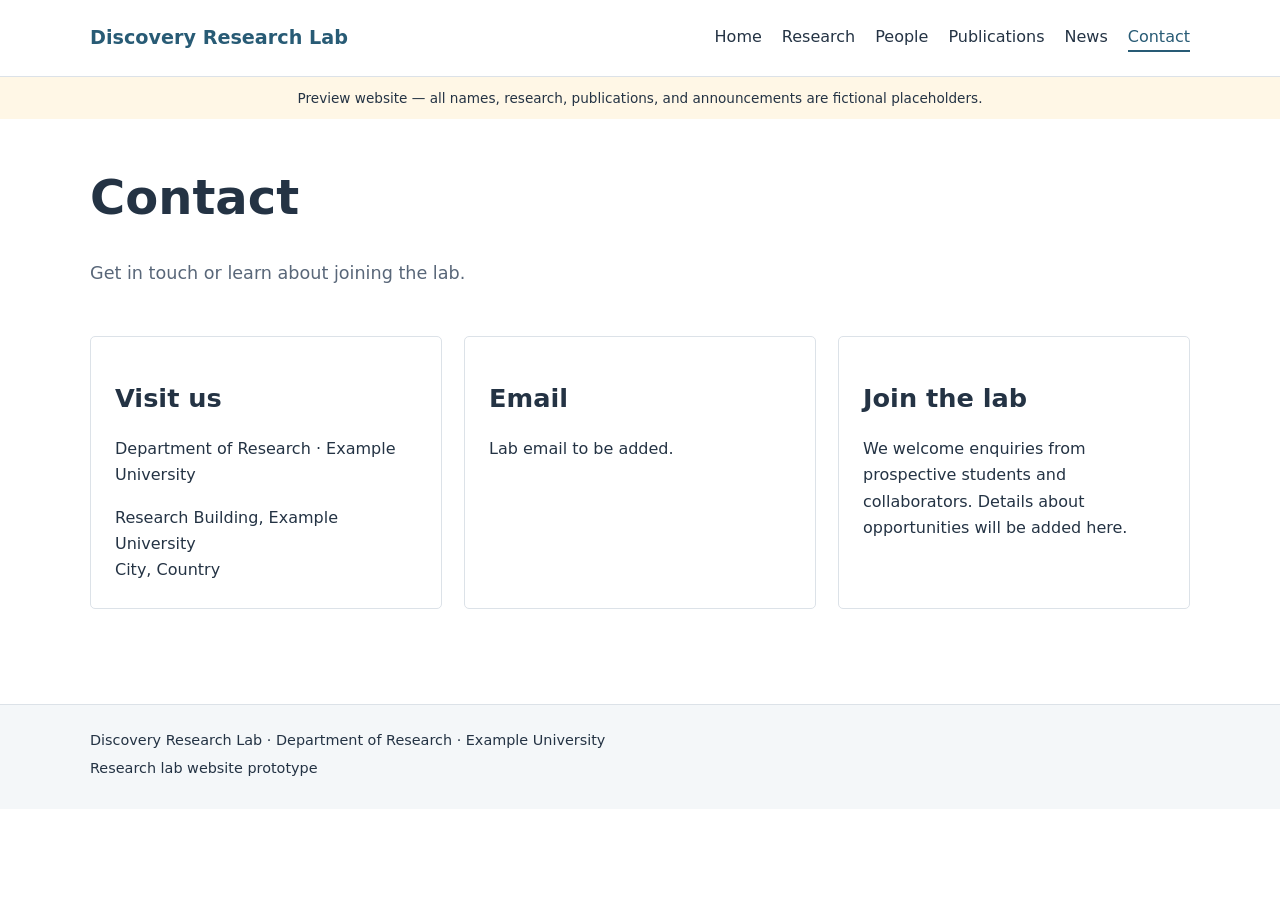
==== contact.html @ 75588d53 "initial skeleton of the website" ====
<!doctype html>
<html lang="en">
<head>
<meta charset="utf-8">
<meta name="viewport" content="width=device-width, initial-scale=1">
<meta name="description" content="Research lab website prototype with sample content.">
<title>Contact | Research Lab</title>
<link rel="stylesheet" href="assets/styles.css">
<script src="assets/site.js" defer></script>
</head>
<body data-page="contact">
<a class="skip-link" href="#main">Skip to content</a>
<header class="site-header"><div class="container header-inner">
<a class="brand" href="index.html" id="lab-name">Research Lab</a>
<button class="menu-toggle" aria-label="Open navigation menu" aria-expanded="false" aria-controls="navigation" hidden><span class="menu-icon" aria-hidden="true"><span></span><span></span><span></span></span></button>
<nav id="navigation" aria-label="Main navigation"><a href="index.html">Home</a><a href="research.html">Research</a><a href="people.html">People</a><a href="publications.html">Publications</a><a href="news.html">News</a><a href="contact.html" aria-current="page">Contact</a></nav>
</div></header>
<div class="preview-banner" id="notice">Preview website — fictional sample content.</div>
<main id="main" class="container" tabindex="-1"><p role="status">Loading lab content…</p><noscript>This website needs JavaScript to display its content. Please enable JavaScript in your browser.</noscript></main>
<footer class="site-footer"><div class="container"><p id="footer-name">Research Lab</p><p>Research lab website prototype</p></div></footer>
</body>
</html>
---- assets/styles.css ----
:root { color-scheme: light; --ink: #243344; --muted: #596779; --line: #dce2e8; --accent: #285b75; --surface: #f4f7f9; }
* { box-sizing: border-box; }
body { margin: 0; color: var(--ink); background: white; font: 16px/1.65 system-ui, sans-serif; }
a { color: var(--accent); text-underline-offset: 3px; }
a:hover { text-decoration: underline; }
:focus-visible { outline: 3px solid #b55c13; outline-offset: 4px; }
.container { width: min(1100px, calc(100% - 40px)); margin-inline: auto; }
.site-header { border-bottom: 1px solid var(--line); }
.header-inner { display: flex; align-items: center; justify-content: space-between; gap: 24px; padding-block: 22px; flex-wrap: wrap; }
.brand { font-size: 1.2rem; font-weight: 700; text-decoration: none; }
nav { display: flex; flex-wrap: wrap; gap: 20px; }
nav a { color: var(--ink); text-decoration: none; }
nav a[aria-current] { color: var(--accent); border-bottom: 2px solid var(--accent); }
.preview-banner { background: #fff7e6; padding: 10px 20px; text-align: center; font-size: .85rem; }
main { padding-block: 48px 72px; min-height: 65vh; }
h1, h2, h3 { line-height: 1.25; }
h1 { font-size: clamp(2rem, 5vw, 3rem); margin-top: 0; }
h2 { font-size: 1.6rem; }
h3 { font-size: 1.15rem; }
p { margin-block: 0 16px; }
.lead { color: var(--muted); font-size: 1.1rem; max-width: 720px; }
.eyebrow { color: var(--accent); font-size: .85rem; font-weight: 600; }
.hero { display: grid; grid-template-columns: 1.4fr 1fr; align-items: center; gap: 40px; }
.placeholder { background: var(--surface); border: 1px dashed #aab8c4; display: grid; place-items: center; color: var(--muted); min-height: 230px; padding: 24px; text-align: center; }
section { margin-top: 48px; }
.grid { display: grid; grid-template-columns: repeat(3, minmax(0, 1fr)); gap: 22px; }
.card { border: 1px solid var(--line); border-radius: 5px; padding: 24px; overflow-wrap: anywhere; }
.card h3 { margin-top: 0; }
.card p:last-child { margin-bottom: 0; }
.section-heading { display: flex; justify-content: space-between; align-items: baseline; gap: 16px; flex-wrap: wrap; }
.list-item { padding-block: 24px; border-bottom: 1px solid var(--line); }
.list-item h3 { margin-block: 6px 12px; }
.meta { color: var(--muted); font-size: .9rem; }
.portrait { width: 100%; aspect-ratio: 4 / 3; object-fit: cover; min-height: 0; margin-bottom: 20px; }
.links { display: flex; gap: 20px; flex-wrap: wrap; }
.button { display: inline-block; padding: 10px 18px; background: var(--accent); color: white; border-radius: 4px; text-decoration: none; }
.address { white-space: pre-line; }
.site-footer { background: var(--surface); border-top: 1px solid var(--line); padding-block: 24px; font-size: .9rem; }
.site-footer p { margin-bottom: 4px; }
.skip-link { position: absolute; left: 12px; top: -100px; background: white; padding: 12px; z-index: 2; }
.skip-link:focus { top: 12px; }
.menu-toggle { display: none; width: 44px; height: 44px; padding: 10px; border: 0; background: transparent; color: var(--ink); cursor: pointer; border-radius: 4px; }
.menu-icon { display: flex; flex-direction: column; justify-content: center; gap: 5px; height: 100%; }
.menu-icon span { display: block; width: 24px; height: 2px; background: currentColor; }
.menu-toggle[aria-expanded="true"] .menu-icon span:first-child { transform: translateY(7px) rotate(45deg); }
.menu-toggle[aria-expanded="true"] .menu-icon span:nth-child(2) { opacity: 0; }
.menu-toggle[aria-expanded="true"] .menu-icon span:last-child { transform: translateY(-7px) rotate(-45deg); }
@media (max-width: 800px) { .grid { grid-template-columns: repeat(2, minmax(0, 1fr)); } .hero { grid-template-columns: 1fr; gap: 24px; } }
@media (max-width: 600px) {
  .container { width: calc(100% - 32px); } .header-inner { gap: 16px; }
  .brand { max-width: 70%; } .menu-toggle:not([hidden]) { display: block; }
  nav { width: 100%; flex-direction: column; gap: 12px; }
  nav[data-collapsed="true"] { display: none; }
  nav a { padding-block: 4px; } .grid { grid-template-columns: 1fr; }
  main { padding-block: 32px 48px; } section { margin-top: 36px; }
}
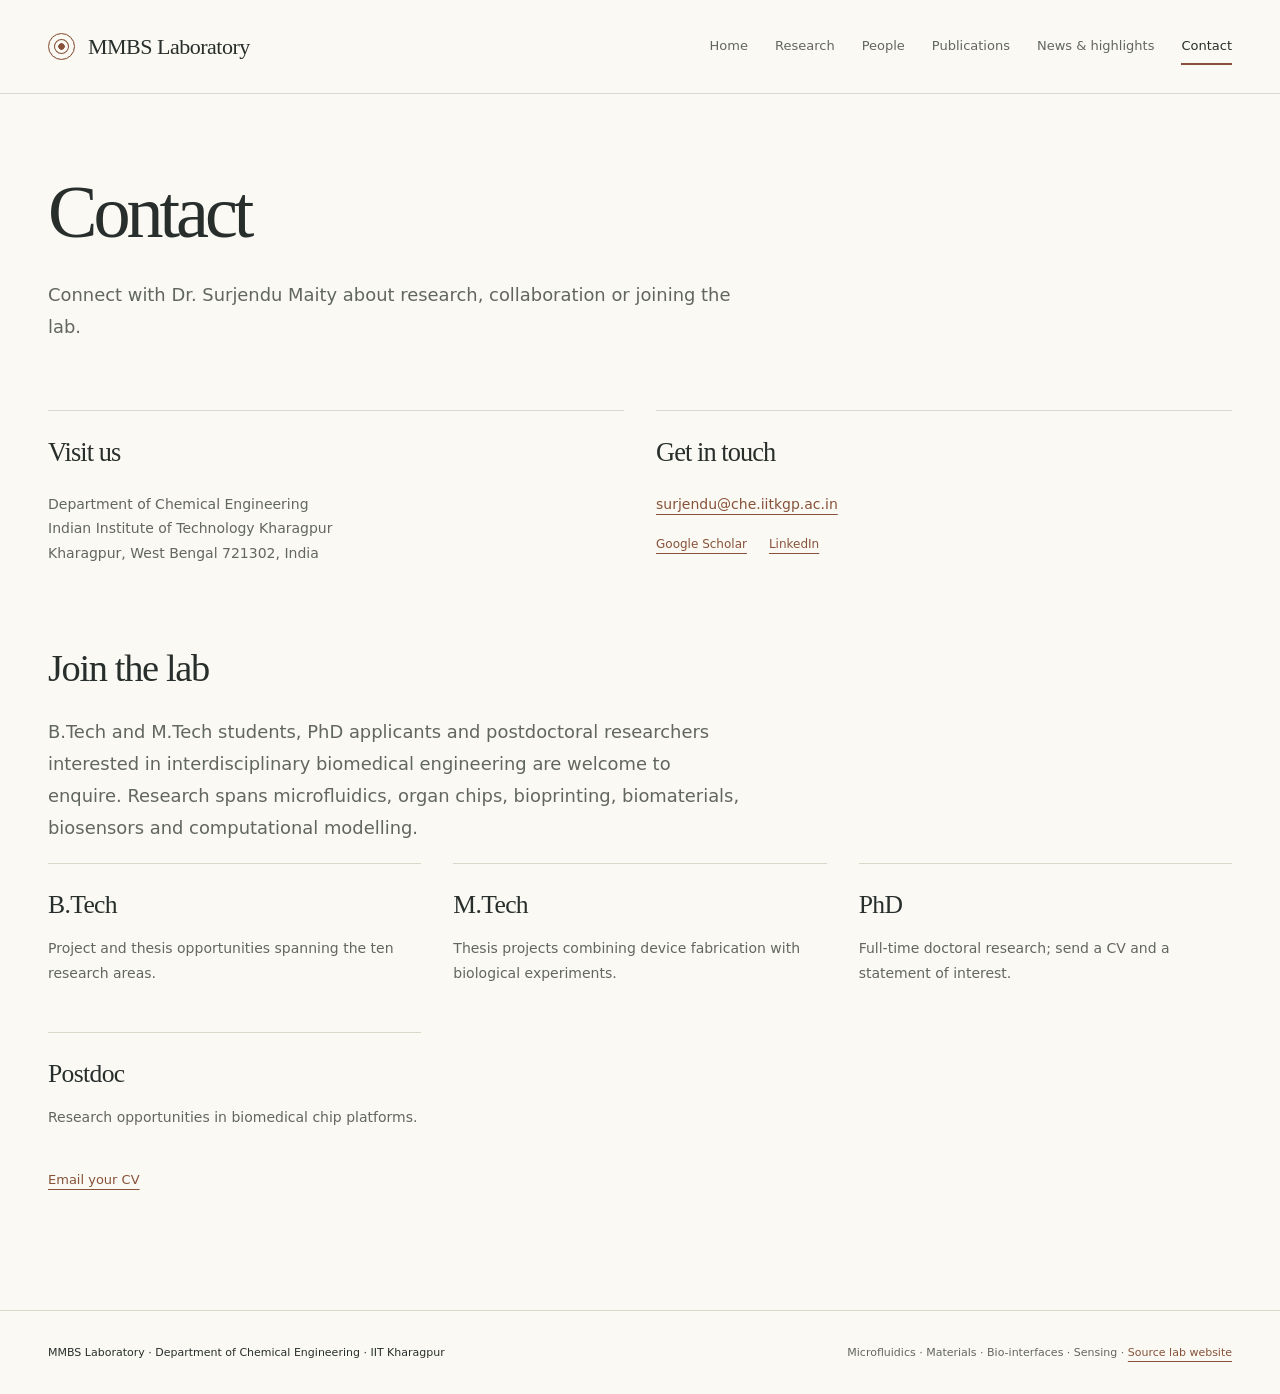
==== commit 6dc2904d: "Import MMBS lab content and update website UI" ====
--- a/contact.html
+++ b/contact.html
@@ -3,20 +3,21 @@
 <head>
 <meta charset="utf-8">
 <meta name="viewport" content="width=device-width, initial-scale=1">
-<meta name="description" content="Research lab website prototype with sample content.">
-<title>Contact | Research Lab</title>
+<meta name="description" content="MMBS Laboratory at IIT Kharagpur: microfluidics, biomaterials, organ chips and biosensing, led by Dr. Surjendu Maity.">
+<title>Contact | MMBS Laboratory</title>
+<link rel="icon" href="assets/images/mmbs-logo.png" type="image/png">
 <link rel="stylesheet" href="assets/styles.css">
 <script src="assets/site.js" defer></script>
 </head>
 <body data-page="contact">
 <a class="skip-link" href="#main">Skip to content</a>
 <header class="site-header"><div class="container header-inner">
-<a class="brand" href="index.html" id="lab-name">Research Lab</a>
+<a class="brand" href="index.html" id="lab-name">MMBS Laboratory</a>
 <button class="menu-toggle" aria-label="Open navigation menu" aria-expanded="false" aria-controls="navigation" hidden><span class="menu-icon" aria-hidden="true"><span></span><span></span><span></span></span></button>
-<nav id="navigation" aria-label="Main navigation"><a href="index.html">Home</a><a href="research.html">Research</a><a href="people.html">People</a><a href="publications.html">Publications</a><a href="news.html">News</a><a href="contact.html" aria-current="page">Contact</a></nav>
+<nav id="navigation" aria-label="Main navigation"><a href="index.html">Home</a><a href="research.html">Research</a><a href="people.html">People</a><a href="publications.html">Publications</a><a href="news.html">News &amp; highlights</a><a href="contact.html" aria-current="page">Contact</a></nav>
 </div></header>
-<div class="preview-banner" id="notice">Preview website — fictional sample content.</div>
+<div class="preview-banner" id="notice" hidden></div>
 <main id="main" class="container" tabindex="-1"><p role="status">Loading lab content…</p><noscript>This website needs JavaScript to display its content. Please enable JavaScript in your browser.</noscript></main>
-<footer class="site-footer"><div class="container"><p id="footer-name">Research Lab</p><p>Research lab website prototype</p></div></footer>
+<footer class="site-footer"><div class="container"><p id="footer-name">MMBS Laboratory</p><p>Department of Chemical Engineering &middot; IIT Kharagpur</p></div></footer>
 </body>
 </html>
--- a/assets/styles.css
+++ b/assets/styles.css
@@ -1,56 +1,108 @@
-:root { color-scheme: light; --ink: #243344; --muted: #596779; --line: #dce2e8; --accent: #285b75; --surface: #f4f7f9; }
+/* Shared editorial identity for all six page shells. */
+:root { color-scheme: light; --ink: #272e2b; --muted: #62675e; --line: #d8d8cb; --accent: #875239; --surface: #efefe6; --paper: #faf9f3; --serif: Georgia, 'Times New Roman', serif; }
 * { box-sizing: border-box; }
-body { margin: 0; color: var(--ink); background: white; font: 16px/1.65 system-ui, sans-serif; }
-a { color: var(--accent); text-underline-offset: 3px; }
-a:hover { text-decoration: underline; }
-:focus-visible { outline: 3px solid #b55c13; outline-offset: 4px; }
-.container { width: min(1100px, calc(100% - 40px)); margin-inline: auto; }
+.hero > *, .grid > * { min-width: 0; }
+h1, h2, h3, .brand { overflow-wrap: anywhere; }
+body { margin: 0; color: var(--ink); background: var(--paper); font: 16px/1.75 'Segoe UI', system-ui, sans-serif; -webkit-font-smoothing: antialiased; }
+a { color: var(--accent); text-underline-offset: 5px; text-decoration-thickness: 1px; }
+a:hover { color: var(--ink); }
+:focus-visible { outline: 2px solid var(--accent); outline-offset: 5px; }
+::selection { background: #dfddc9; color: var(--ink); }
+[hidden] { display: none !important; }
+.container { width: min(1200px, calc(100% - 96px)); margin-inline: auto; }
 .site-header { border-bottom: 1px solid var(--line); }
-.header-inner { display: flex; align-items: center; justify-content: space-between; gap: 24px; padding-block: 22px; flex-wrap: wrap; }
-.brand { font-size: 1.2rem; font-weight: 700; text-decoration: none; }
-nav { display: flex; flex-wrap: wrap; gap: 20px; }
-nav a { color: var(--ink); text-decoration: none; }
-nav a[aria-current] { color: var(--accent); border-bottom: 2px solid var(--accent); }
-.preview-banner { background: #fff7e6; padding: 10px 20px; text-align: center; font-size: .85rem; }
-main { padding-block: 48px 72px; min-height: 65vh; }
-h1, h2, h3 { line-height: 1.25; }
-h1 { font-size: clamp(2rem, 5vw, 3rem); margin-top: 0; }
-h2 { font-size: 1.6rem; }
-h3 { font-size: 1.15rem; }
-p { margin-block: 0 16px; }
-.lead { color: var(--muted); font-size: 1.1rem; max-width: 720px; }
-.eyebrow { color: var(--accent); font-size: .85rem; font-weight: 600; }
-.hero { display: grid; grid-template-columns: 1.4fr 1fr; align-items: center; gap: 40px; }
-.placeholder { background: var(--surface); border: 1px dashed #aab8c4; display: grid; place-items: center; color: var(--muted); min-height: 230px; padding: 24px; text-align: center; }
-section { margin-top: 48px; }
-.grid { display: grid; grid-template-columns: repeat(3, minmax(0, 1fr)); gap: 22px; }
-.card { border: 1px solid var(--line); border-radius: 5px; padding: 24px; overflow-wrap: anywhere; }
-.card h3 { margin-top: 0; }
+.header-inner { display: flex; align-items: center; justify-content: space-between; gap: 32px; padding-block: 28px; flex-wrap: wrap; }
+.brand { display: flex; align-items: center; gap: 13px; max-width: 390px; font: 22px/1.25 var(--serif); letter-spacing: -.5px; color: var(--ink); text-decoration: none; }
+.brand::before { content: ''; flex: 0 0 25px; width: 25px; height: 25px; border: 1px solid var(--accent); border-radius: 50%; background: radial-gradient(circle at center, var(--accent) 0 3px, transparent 3.5px); box-shadow: inset 0 0 0 5px var(--paper), inset 0 0 0 6px var(--accent); }
+nav { display: flex; flex-wrap: wrap; gap: 27px; }
+nav a { position: relative; padding-block: 7px; color: var(--muted); font-size: 13px; text-decoration: none; }
+nav a:hover, nav a[aria-current] { color: var(--ink); }
+nav a[aria-current]::after { content: ''; position: absolute; height: 2px; background: var(--accent); left: 0; right: 0; bottom: 0; }
+.preview-banner { padding: 9px 24px; text-align: center; color: var(--muted); background: var(--surface); font-size: 11px; letter-spacing: .025em; border-bottom: 1px solid var(--line); }
+main { padding-block: 76px 100px; min-height: 70vh; }
+h1, h2, h3 { font-family: var(--serif); font-weight: 400; line-height: 1.15; }
+h1 { font-size: clamp(3rem, 5.8vw, 5.4rem); letter-spacing: -.055em; margin: 0 0 24px; max-width: 850px; }
+h2 { font-size: clamp(1.8rem, 3vw, 2.45rem); letter-spacing: -.035em; margin: 0 0 25px; }
+h3 { font-size: 1.6rem; letter-spacing: -.025em; }
+p { margin-block: 0 18px; }
+.lead { color: var(--muted); font-size: 1.12rem; max-width: 700px; line-height: 1.8; }
+.eyebrow { color: var(--accent); font-size: 10px; letter-spacing: .15em; text-transform: uppercase; font-weight: 600; margin-bottom: 27px; }
+.hero { display: grid; grid-template-columns: 1.2fr 1fr; align-items: center; gap: 70px; padding-block: 12px 32px; }
+.hero h1 { max-width: 650px; }
+.hero .lead { color: var(--accent); font: italic 25px/1.5 var(--serif); }
+.hero > div:first-child > p:not(.eyebrow):not(.lead) { max-width: 540px; color: var(--muted); font-size: 15px; }
+.placeholder { background: var(--surface); display: grid; place-items: center; color: var(--muted); min-height: 230px; padding: 24px; text-align: center; border: 1px solid var(--line); font-size: 12px; }
+.hero .placeholder { position: relative; min-height: 420px; overflow: hidden; padding: 24px; align-items: end; font-size: 10px; letter-spacing: .12em; text-transform: uppercase; background: repeating-linear-gradient(0deg, transparent 0 39px, #d8d8cb55 39px 40px), repeating-linear-gradient(90deg, transparent 0 39px, #d8d8cb55 39px 40px), var(--surface); }
+.hero .placeholder::before, .hero .placeholder::after { content: ''; position: absolute; width: 240px; height: 240px; top: 50%; left: 50%; border: 1px solid #879080; border-radius: 50%; }
+.hero .placeholder::before { transform: translate(-65%, -60%); box-shadow: 0 0 0 22px #efefe680, 0 0 0 23px #a1a58f, 0 0 0 45px #efefe680, 0 0 0 46px #b4b69e; }
+.hero .placeholder::after { transform: translate(-30%, -45%); border-color: var(--accent); background: radial-gradient(circle at 30% 25%, var(--accent) 0 4px, transparent 5px), radial-gradient(circle at 75% 65%, var(--ink) 0 3px, transparent 4px); }
+section { margin-top: 66px; }
+.section-heading { display: flex; justify-content: space-between; align-items: baseline; gap: 16px; flex-wrap: wrap; border-top: 1px solid var(--ink); padding-top: 27px; margin-bottom: 9px; }
+.section-heading > a { font-size: 12px; text-decoration: none; }
+.section-heading > a::after { content: ' ↗'; margin-left: 8px; }
+.grid { display: grid; grid-template-columns: repeat(3, minmax(0, 1fr)); gap: 32px; }
+.card { border-top: 1px solid var(--line); padding: 26px 0 15px; overflow-wrap: anywhere; }
+.card h3 { margin-top: 0; margin-bottom: 17px; }
+.card p { font-size: 14px; color: var(--muted); }
 .card p:last-child { margin-bottom: 0; }
-.section-heading { display: flex; justify-content: space-between; align-items: baseline; gap: 16px; flex-wrap: wrap; }
-.list-item { padding-block: 24px; border-bottom: 1px solid var(--line); }
-.list-item h3 { margin-block: 6px 12px; }
-.meta { color: var(--muted); font-size: .9rem; }
-.portrait { width: 100%; aspect-ratio: 4 / 3; object-fit: cover; min-height: 0; margin-bottom: 20px; }
-.links { display: flex; gap: 20px; flex-wrap: wrap; }
-.button { display: inline-block; padding: 10px 18px; background: var(--accent); color: white; border-radius: 4px; text-decoration: none; }
+body[data-page='index'] .research-directions { counter-reset: themes; }
+body[data-page='index'] .research-directions > .card::before { counter-increment: themes; content: counter(themes, decimal-leading-zero); display: block; font-size: 11px; letter-spacing: .08em; color: var(--accent); margin-bottom: 24px; }
+.list-item { padding-block: 27px; border-bottom: 1px solid var(--line); }
+.list-item h3 { margin-block: 8px 12px; max-width: 850px; }
+.list-item p { color: var(--muted); max-width: 850px; font-size: 14px; }
+.meta { color: var(--muted); font-size: 12px; letter-spacing: .03em; }
+time.meta { color: var(--accent); font-variant-numeric: tabular-nums; }
+.portrait { width: 100%; aspect-ratio: 4 / 3; object-fit: cover; min-height: 0; margin-bottom: 24px; }
+.placeholder.portrait { background: linear-gradient(135deg, #eeede2, #e0e3d7); border: 0; font-family: var(--serif); font-style: italic; color: #646c5d; }
+.links { display: flex; gap: 22px; flex-wrap: wrap; font-size: 12px; }
+.links:empty { display: none; }
+.button { display: inline-flex; align-items: center; gap: 30px; margin-top: 16px; padding: 12px 0; color: var(--ink); border-bottom: 1px solid var(--accent); font-size: 13px; text-decoration: none; }
+.button::after { content: '↗'; color: var(--accent); font-size: 19px; }
+.button:hover { color: var(--accent); }
 .address { white-space: pre-line; }
-.site-footer { background: var(--surface); border-top: 1px solid var(--line); padding-block: 24px; font-size: .9rem; }
-.site-footer p { margin-bottom: 4px; }
-.skip-link { position: absolute; left: 12px; top: -100px; background: white; padding: 12px; z-index: 2; }
+body[data-page='research'] main > section { padding-top: 30px; border-top: 1px solid var(--line); }
+body[data-page='publications'] main > section { display: grid; grid-template-columns: 140px minmax(0, 1fr); column-gap: 35px; border-top: 1px solid var(--ink); padding-top: 24px; }
+body[data-page='publications'] main > section > h2 { grid-column: 1; grid-row: 1; color: var(--accent); font-style: italic; }
+body[data-page='publications'] .list-item { grid-column: 2; padding-top: 0; margin-bottom: 25px; }
+body[data-page='contact'] .card h2 { font-size: 1.65rem; }
+body[data-page='contact'] .card a { overflow-wrap: anywhere; }
+.site-footer { border-top: 1px solid var(--line); padding-block: 32px; color: var(--muted); font-size: 11px; }
+.site-footer .container { display: flex; justify-content: space-between; align-items: baseline; gap: 24px; }
+.site-footer p { margin: 0; }
+.site-footer #footer-name { color: var(--ink); }
+.skip-link { position: absolute; left: 12px; top: -100px; background: var(--paper); padding: 12px; z-index: 2; }
 .skip-link:focus { top: 12px; }
-.menu-toggle { display: none; width: 44px; height: 44px; padding: 10px; border: 0; background: transparent; color: var(--ink); cursor: pointer; border-radius: 4px; }
+.menu-toggle { display: none; width: 44px; height: 44px; padding: 10px; border: 1px solid var(--line); background: transparent; color: var(--ink); cursor: pointer; }
 .menu-icon { display: flex; flex-direction: column; justify-content: center; gap: 5px; height: 100%; }
-.menu-icon span { display: block; width: 24px; height: 2px; background: currentColor; }
-.menu-toggle[aria-expanded="true"] .menu-icon span:first-child { transform: translateY(7px) rotate(45deg); }
-.menu-toggle[aria-expanded="true"] .menu-icon span:nth-child(2) { opacity: 0; }
-.menu-toggle[aria-expanded="true"] .menu-icon span:last-child { transform: translateY(-7px) rotate(-45deg); }
-@media (max-width: 800px) { .grid { grid-template-columns: repeat(2, minmax(0, 1fr)); } .hero { grid-template-columns: 1fr; gap: 24px; } }
-@media (max-width: 600px) {
-  .container { width: calc(100% - 32px); } .header-inner { gap: 16px; }
-  .brand { max-width: 70%; } .menu-toggle:not([hidden]) { display: block; }
-  nav { width: 100%; flex-direction: column; gap: 12px; }
-  nav[data-collapsed="true"] { display: none; }
-  nav a { padding-block: 4px; } .grid { grid-template-columns: 1fr; }
-  main { padding-block: 32px 48px; } section { margin-top: 36px; }
-}
+.menu-icon span { display: block; width: 22px; height: 1px; background: currentColor; }
+.menu-toggle[aria-expanded='true'] .menu-icon span:first-child { transform: translateY(6px) rotate(45deg); }
+.menu-toggle[aria-expanded='true'] .menu-icon span:nth-child(2) { opacity: 0; }
+.menu-toggle[aria-expanded='true'] .menu-icon span:last-child { transform: translateY(-6px) rotate(-45deg); }
+@media (max-width: 1000px) { .container { width: calc(100% - 64px); } .header-inner { gap: 20px; } nav { gap: 20px; } .hero { gap: 35px; } .hero .placeholder { min-height: 360px; } }
+@media (max-width: 800px) { .grid { grid-template-columns: repeat(2, minmax(0, 1fr)); } .hero { grid-template-columns: 1fr; gap: 35px; } .hero .placeholder { min-height: 330px; } .header-inner { padding-block: 20px; } main { padding-block: 50px 70px; } }
+@media (max-width: 600px) { .container { width: calc(100% - 40px); } .header-inner { gap: 15px; } .brand { max-width: 75%; font-size: 19px; } .menu-toggle:not([hidden]) { display: block; } nav { width: 100%; flex-direction: column; gap: 5px; padding-top: 8px; } nav[data-collapsed='true'] { display: none; } nav a { padding-block: 9px; } nav a[aria-current]::after { right: auto; width: 24px; } .grid { grid-template-columns: 1fr; gap: 16px; } main { padding-block: 38px 56px; } h1 { font-size: 3.1rem; } section { margin-top: 44px; } .hero { padding-top: 0; } .hero .placeholder { min-height: 320px; } .preview-banner { font-size: 10px; padding-inline: 20px; } .site-footer .container { flex-direction: column; gap: 8px; } body[data-page='publications'] main > section { grid-template-columns: 1fr; gap: 0; } body[data-page='publications'] main > section > h2 { grid-row: auto; } body[data-page='publications'] .list-item { grid-column: 1; } }
+@media print { body { background: white; color: black; } .container { width: 100%; } .menu-toggle, .preview-banner, .hero .placeholder { display: none !important; } main { padding-block: 24px; } .card, .list-item { break-inside: avoid; } .site-footer { margin-top: 24px; } }
+
+/* Content extensions share the same editorial system. */
+p.meta, .card p.meta, .list-item p.meta { font-size: 12px; }
+.list-item, .lead, .preview-banner, .site-footer p { min-width: 0; overflow-wrap: anywhere; }
+.hero-image { display: block; width: 100%; max-height: 440px; object-fit: contain; padding: 30px; background: var(--surface); border: 1px solid var(--line); }
+blockquote { margin: 48px 0 0; padding: 30px 0 30px 28px; border-left: 2px solid var(--accent); max-width: 850px; }
+blockquote p { font: italic clamp(1.4rem, 3vw, 2rem)/1.5 var(--serif); }
+blockquote cite { font-size: 12px; color: var(--muted); font-style: normal; }
+.pillars { grid-template-columns: repeat(4, minmax(0, 1fr)); margin-top: 30px; }
+.card p.tag { font-size: 10px; text-transform: uppercase; letter-spacing: .09em; color: var(--accent); }
+.person-card { display: grid; grid-template-columns: minmax(180px, 280px) minmax(0, 1fr); gap: 40px; }
+.person-card:not(:has(.portrait)) { grid-template-columns: 1fr; }
+.person-card .portrait { aspect-ratio: 3 / 4; }
+.person-card h4 { font-size: 12px; font-weight: 600; margin-top: 28px; }
+.timeline { list-style: none; padding: 0; margin: 0 0 24px; }
+.timeline li { display: grid; grid-template-columns: 140px minmax(0, 1fr); gap: 20px; border-top: 1px solid var(--line); padding-block: 12px; font-size: 13px; }
+.timeline strong { font-weight: 500; color: var(--accent); }
+.timeline span { color: var(--muted); }
+.contact-grid { grid-template-columns: repeat(2, minmax(0, 1fr)); }
+.join-action { margin-top: 24px; font-size: 13px; }
+.empty-state { padding-block: 24px; color: var(--muted); }
+@media (max-width: 800px) { .pillars { grid-template-columns: repeat(2, minmax(0, 1fr)); } .person-card { gap: 24px; grid-template-columns: 200px minmax(0, 1fr); } }
+@media (max-width: 600px) { .pillars, .contact-grid, .person-card { grid-template-columns: 1fr; } .person-card .portrait { max-width: 280px; } .timeline li { grid-template-columns: 1fr; gap: 4px; } .hero-image { max-height: 340px; padding: 20px; } }
+@media print { #navigation { display: none !important; } .hero-image { max-height: 240px; } }
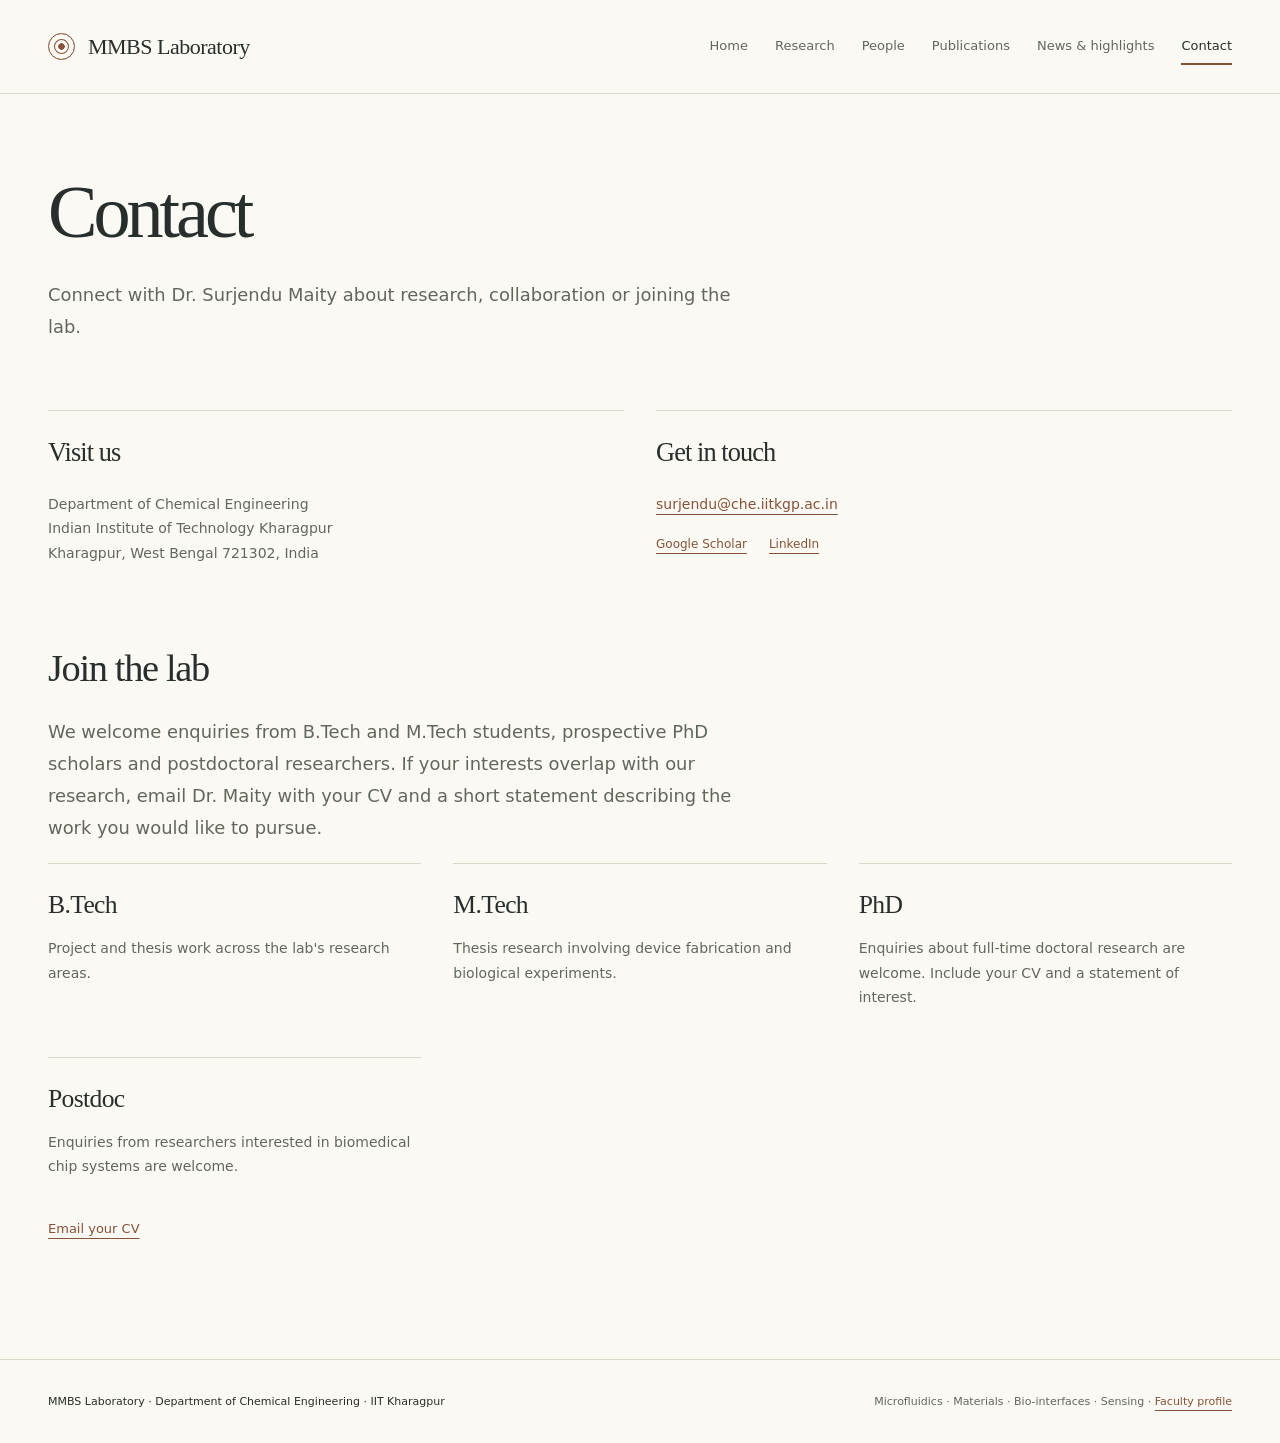
==== commit 8b8a36f8: "Refine lab copy and document factual sources" ====
--- a/contact.html
+++ b/contact.html
@@ -3,7 +3,7 @@
 <head>
 <meta charset="utf-8">
 <meta name="viewport" content="width=device-width, initial-scale=1">
-<meta name="description" content="MMBS Laboratory at IIT Kharagpur: microfluidics, biomaterials, organ chips and biosensing, led by Dr. Surjendu Maity.">
+<meta name="description" content="Microfluidic devices, tissue models and biosensors for biomedical research. MMBS Laboratory, Chemical Engineering, IIT Kharagpur.">
 <title>Contact | MMBS Laboratory</title>
 <link rel="icon" href="assets/images/mmbs-logo.png" type="image/png">
 <link rel="stylesheet" href="assets/styles.css">
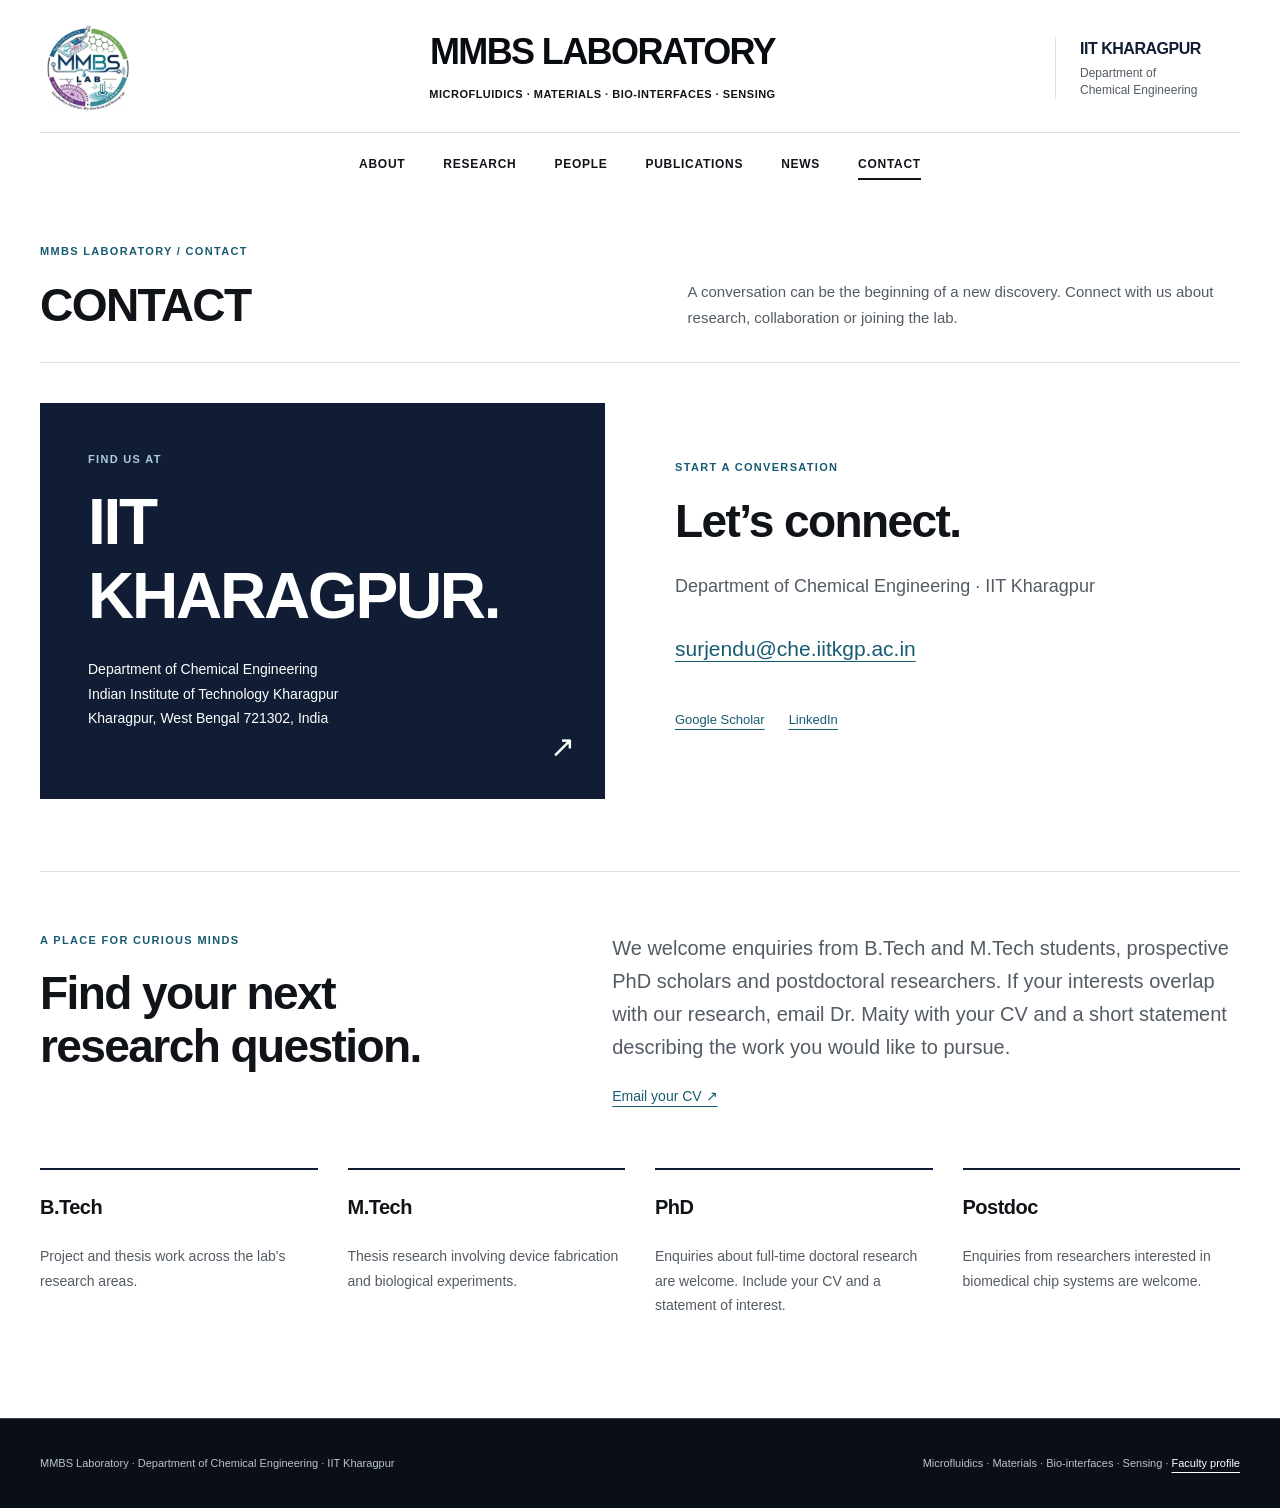
==== commit 8ab0f4b5: "Add media assets and verification scripts - Introduced a new video asset: cell-culture.mp4. - Create" ====
--- a/contact.html
+++ b/contact.html
@@ -6,15 +6,17 @@
 <meta name="description" content="Microfluidic devices, tissue models and biosensors for biomedical research. MMBS Laboratory, Chemical Engineering, IIT Kharagpur.">
 <title>Contact | MMBS Laboratory</title>
 <link rel="icon" href="assets/images/mmbs-logo.png" type="image/png">
-<link rel="stylesheet" href="assets/styles.css">
-<script src="assets/site.js" defer></script>
+<link rel="stylesheet" href="assets/styles.css?v=20261016-header3">
+<script src="assets/site.js?v=20261016-header3" defer></script>
 </head>
 <body data-page="contact">
 <a class="skip-link" href="#main">Skip to content</a>
 <header class="site-header"><div class="container header-inner">
-<a class="brand" href="index.html" id="lab-name">MMBS Laboratory</a>
+<a class="lab-emblem" href="index.html?v=20261016-header3" aria-label="MMBS Laboratory home"><img src="assets/images/mmbs-logo.png" alt="MMBS Laboratory emblem" width="116" height="116"></a>
+<div class="header-identity"><a class="brand" href="index.html?v=20261016-header3" id="lab-name">MMBS Laboratory</a><p>Microfluidics &middot; Materials &middot; Bio-interfaces &middot; Sensing</p></div>
+<div class="header-institution"><strong>IIT KHARAGPUR</strong><span>Department of<br>Chemical Engineering</span></div>
 <button class="menu-toggle" aria-label="Open navigation menu" aria-expanded="false" aria-controls="navigation" hidden><span class="menu-icon" aria-hidden="true"><span></span><span></span><span></span></span></button>
-<nav id="navigation" aria-label="Main navigation"><a href="index.html">Home</a><a href="research.html">Research</a><a href="people.html">People</a><a href="publications.html">Publications</a><a href="news.html">News &amp; highlights</a><a href="contact.html" aria-current="page">Contact</a></nav>
+<nav id="navigation" aria-label="Main navigation"><a href="index.html?v=20261016-header3">About</a><a href="research.html?v=20261016-header3">Research</a><a href="people.html?v=20261016-header3">People</a><a href="publications.html?v=20261016-header3">Publications</a><a href="news.html?v=20261016-header3">News</a><a href="contact.html?v=20261016-header3" aria-current="page">Contact</a></nav>
 </div></header>
 <div class="preview-banner" id="notice" hidden></div>
 <main id="main" class="container" tabindex="-1"><p role="status">Loading lab content…</p><noscript>This website needs JavaScript to display its content. Please enable JavaScript in your browser.</noscript></main>
--- a/assets/styles.css
+++ b/assets/styles.css
@@ -1,108 +1,310 @@
-/* Shared editorial identity for all six page shells. */
-:root { color-scheme: light; --ink: #272e2b; --muted: #62675e; --line: #d8d8cb; --accent: #875239; --surface: #efefe6; --paper: #faf9f3; --serif: Georgia, 'Times New Roman', serif; }
+/* MMBS: an institutional masthead with a bold, image-led research presentation. */
+:root { color-scheme: light; --ink: #101318; --muted: #535b64; --line: #dce0e5; --paper: #fff; --surface: #f2f4f7; --navy: #101d35; --accent: #175b72; --ease: cubic-bezier(.16,1,.3,1); }
 * { box-sizing: border-box; }
-.hero > *, .grid > * { min-width: 0; }
-h1, h2, h3, .brand { overflow-wrap: anywhere; }
-body { margin: 0; color: var(--ink); background: var(--paper); font: 16px/1.75 'Segoe UI', system-ui, sans-serif; -webkit-font-smoothing: antialiased; }
+body { margin: 0; background: var(--paper); color: var(--ink); font: 16px/1.75 Arial, Helvetica, sans-serif; -webkit-font-smoothing: antialiased; }
+[hidden] { display: none !important; }
+img { max-width: 100%; }
 a { color: var(--accent); text-underline-offset: 5px; text-decoration-thickness: 1px; }
 a:hover { color: var(--ink); }
-:focus-visible { outline: 2px solid var(--accent); outline-offset: 5px; }
-::selection { background: #dfddc9; color: var(--ink); }
-[hidden] { display: none !important; }
-.container { width: min(1200px, calc(100% - 96px)); margin-inline: auto; }
-.site-header { border-bottom: 1px solid var(--line); }
-.header-inner { display: flex; align-items: center; justify-content: space-between; gap: 32px; padding-block: 28px; flex-wrap: wrap; }
-.brand { display: flex; align-items: center; gap: 13px; max-width: 390px; font: 22px/1.25 var(--serif); letter-spacing: -.5px; color: var(--ink); text-decoration: none; }
-.brand::before { content: ''; flex: 0 0 25px; width: 25px; height: 25px; border: 1px solid var(--accent); border-radius: 50%; background: radial-gradient(circle at center, var(--accent) 0 3px, transparent 3.5px); box-shadow: inset 0 0 0 5px var(--paper), inset 0 0 0 6px var(--accent); }
-nav { display: flex; flex-wrap: wrap; gap: 27px; }
-nav a { position: relative; padding-block: 7px; color: var(--muted); font-size: 13px; text-decoration: none; }
-nav a:hover, nav a[aria-current] { color: var(--ink); }
-nav a[aria-current]::after { content: ''; position: absolute; height: 2px; background: var(--accent); left: 0; right: 0; bottom: 0; }
-.preview-banner { padding: 9px 24px; text-align: center; color: var(--muted); background: var(--surface); font-size: 11px; letter-spacing: .025em; border-bottom: 1px solid var(--line); }
-main { padding-block: 76px 100px; min-height: 70vh; }
-h1, h2, h3 { font-family: var(--serif); font-weight: 400; line-height: 1.15; }
-h1 { font-size: clamp(3rem, 5.8vw, 5.4rem); letter-spacing: -.055em; margin: 0 0 24px; max-width: 850px; }
-h2 { font-size: clamp(1.8rem, 3vw, 2.45rem); letter-spacing: -.035em; margin: 0 0 25px; }
-h3 { font-size: 1.6rem; letter-spacing: -.025em; }
-p { margin-block: 0 18px; }
-.lead { color: var(--muted); font-size: 1.12rem; max-width: 700px; line-height: 1.8; }
-.eyebrow { color: var(--accent); font-size: 10px; letter-spacing: .15em; text-transform: uppercase; font-weight: 600; margin-bottom: 27px; }
-.hero { display: grid; grid-template-columns: 1.2fr 1fr; align-items: center; gap: 70px; padding-block: 12px 32px; }
-.hero h1 { max-width: 650px; }
-.hero .lead { color: var(--accent); font: italic 25px/1.5 var(--serif); }
-.hero > div:first-child > p:not(.eyebrow):not(.lead) { max-width: 540px; color: var(--muted); font-size: 15px; }
-.placeholder { background: var(--surface); display: grid; place-items: center; color: var(--muted); min-height: 230px; padding: 24px; text-align: center; border: 1px solid var(--line); font-size: 12px; }
-.hero .placeholder { position: relative; min-height: 420px; overflow: hidden; padding: 24px; align-items: end; font-size: 10px; letter-spacing: .12em; text-transform: uppercase; background: repeating-linear-gradient(0deg, transparent 0 39px, #d8d8cb55 39px 40px), repeating-linear-gradient(90deg, transparent 0 39px, #d8d8cb55 39px 40px), var(--surface); }
-.hero .placeholder::before, .hero .placeholder::after { content: ''; position: absolute; width: 240px; height: 240px; top: 50%; left: 50%; border: 1px solid #879080; border-radius: 50%; }
-.hero .placeholder::before { transform: translate(-65%, -60%); box-shadow: 0 0 0 22px #efefe680, 0 0 0 23px #a1a58f, 0 0 0 45px #efefe680, 0 0 0 46px #b4b69e; }
-.hero .placeholder::after { transform: translate(-30%, -45%); border-color: var(--accent); background: radial-gradient(circle at 30% 25%, var(--accent) 0 4px, transparent 5px), radial-gradient(circle at 75% 65%, var(--ink) 0 3px, transparent 4px); }
-section { margin-top: 66px; }
-.section-heading { display: flex; justify-content: space-between; align-items: baseline; gap: 16px; flex-wrap: wrap; border-top: 1px solid var(--ink); padding-top: 27px; margin-bottom: 9px; }
-.section-heading > a { font-size: 12px; text-decoration: none; }
-.section-heading > a::after { content: ' ↗'; margin-left: 8px; }
-.grid { display: grid; grid-template-columns: repeat(3, minmax(0, 1fr)); gap: 32px; }
-.card { border-top: 1px solid var(--line); padding: 26px 0 15px; overflow-wrap: anywhere; }
-.card h3 { margin-top: 0; margin-bottom: 17px; }
-.card p { font-size: 14px; color: var(--muted); }
-.card p:last-child { margin-bottom: 0; }
-body[data-page='index'] .research-directions { counter-reset: themes; }
-body[data-page='index'] .research-directions > .card::before { counter-increment: themes; content: counter(themes, decimal-leading-zero); display: block; font-size: 11px; letter-spacing: .08em; color: var(--accent); margin-bottom: 24px; }
-.list-item { padding-block: 27px; border-bottom: 1px solid var(--line); }
-.list-item h3 { margin-block: 8px 12px; max-width: 850px; }
-.list-item p { color: var(--muted); max-width: 850px; font-size: 14px; }
-.meta { color: var(--muted); font-size: 12px; letter-spacing: .03em; }
-time.meta { color: var(--accent); font-variant-numeric: tabular-nums; }
-.portrait { width: 100%; aspect-ratio: 4 / 3; object-fit: cover; min-height: 0; margin-bottom: 24px; }
-.placeholder.portrait { background: linear-gradient(135deg, #eeede2, #e0e3d7); border: 0; font-family: var(--serif); font-style: italic; color: #646c5d; }
-.links { display: flex; gap: 22px; flex-wrap: wrap; font-size: 12px; }
+:focus-visible { outline: 3px solid #2589b0; outline-offset: 5px; }
+::selection { color: white; background: #175b72; }
+.container { width: min(1200px, calc(100% - 80px)); margin-inline: auto; }
+h1, h2, h3, h4 { line-height: 1.15; margin: 0 0 24px; font-weight: 700; letter-spacing: -.035em; overflow-wrap: anywhere; }
+h1 { font-size: clamp(2.7rem, 5.5vw, 4.5rem); }
+h2 { font-size: clamp(2rem, 3.6vw, 3.1rem); }
+h3 { font-size: 1.45rem; line-height: 1.3; letter-spacing: -.025em; }
+p { margin: 0 0 20px; }
+.eyebrow, .meta, .pillar-number, .area-number { font-size: 11px; font-weight: 700; text-transform: uppercase; letter-spacing: .12em; line-height: 1.6; }
+.eyebrow { color: var(--accent); margin-bottom: 18px; }
+.meta { color: var(--muted); letter-spacing: .06em; }
+.standfirst, .lead { font-size: 20px; line-height: 1.65; }
+.button { display: inline-flex; position: relative; justify-content: center; align-items: center; gap: 30px; min-height: 54px; padding: 15px 25px; margin-top: 14px; border: 1px solid currentColor; color: var(--ink); text-decoration: none; text-transform: uppercase; font-size: 11px; font-weight: 700; letter-spacing: .08em; }
+.button::after { content: '↗'; font-size: 18px; font-weight: 400; }
+.button:hover, .button:focus-visible { background: var(--ink); border-color: var(--ink); color: white; }
+.text-link { text-transform: uppercase; font-size: 11px; font-weight: 700; letter-spacing: .08em; }
+.links { display: flex; flex-wrap: wrap; gap: 8px 24px; font-size: 13px; }
+.links a { min-height: 44px; display: inline-flex; align-items: center; overflow-wrap: anywhere; }
 .links:empty { display: none; }
-.button { display: inline-flex; align-items: center; gap: 30px; margin-top: 16px; padding: 12px 0; color: var(--ink); border-bottom: 1px solid var(--accent); font-size: 13px; text-decoration: none; }
-.button::after { content: '↗'; color: var(--accent); font-size: 19px; }
-.button:hover { color: var(--accent); }
-.address { white-space: pre-line; }
-body[data-page='research'] main > section { padding-top: 30px; border-top: 1px solid var(--line); }
-body[data-page='publications'] main > section { display: grid; grid-template-columns: 140px minmax(0, 1fr); column-gap: 35px; border-top: 1px solid var(--ink); padding-top: 24px; }
-body[data-page='publications'] main > section > h2 { grid-column: 1; grid-row: 1; color: var(--accent); font-style: italic; }
-body[data-page='publications'] .list-item { grid-column: 2; padding-top: 0; margin-bottom: 25px; }
-body[data-page='contact'] .card h2 { font-size: 1.65rem; }
-body[data-page='contact'] .card a { overflow-wrap: anywhere; }
-.site-footer { border-top: 1px solid var(--line); padding-block: 32px; color: var(--muted); font-size: 11px; }
-.site-footer .container { display: flex; justify-content: space-between; align-items: baseline; gap: 24px; }
-.site-footer p { margin: 0; }
-.site-footer #footer-name { color: var(--ink); }
-.skip-link { position: absolute; left: 12px; top: -100px; background: var(--paper); padding: 12px; z-index: 2; }
-.skip-link:focus { top: 12px; }
-.menu-toggle { display: none; width: 44px; height: 44px; padding: 10px; border: 1px solid var(--line); background: transparent; color: var(--ink); cursor: pointer; }
-.menu-icon { display: flex; flex-direction: column; justify-content: center; gap: 5px; height: 100%; }
-.menu-icon span { display: block; width: 22px; height: 1px; background: currentColor; }
+/* The prominent lab identity and separate nav follow the reference's hierarchy. */
+.site-header { background: white; }
+.header-inner { display: grid; grid-template-columns: 110px minmax(0,1fr) 185px; align-items: center; gap: 16px 28px; padding-top: 20px; }
+.lab-emblem { display: block; line-height: 0; }
+.lab-emblem img { display: block; width: 96px; height: 96px; object-fit: contain; }
+.header-identity { grid-column: 2; grid-row: 1; min-width: 0; text-align: center; }
+.lab-emblem { grid-column: 1; grid-row: 1; }
+.header-institution { grid-column: 3; grid-row: 1; }
+/* Older cached page shells place the wordmark directly inside the header. */
+.header-inner > .brand { grid-column: 1 / -1; grid-row: 1; display: block; width: 100%; min-width: 0; text-align: center; padding: 18px 0; }
+.brand { font-size: clamp(26px, 3vw, 36px); font-weight: 800; text-transform: uppercase; letter-spacing: -.045em; line-height: 1.1; color: #080b10; text-decoration: none; }
+.header-identity p { font-size: 11px; font-weight: 700; letter-spacing: .045em; text-transform: uppercase; margin: 12px 0 0; }
+.header-institution { border-left: 1px solid var(--line); padding-left: 24px; line-height: 1.45; }
+.header-institution strong { display: block; color: var(--navy); font-size: 16px; letter-spacing: -.03em; }
+.header-institution span { display: block; font-size: 12px; color: var(--muted); margin-top: 5px; }
+nav { grid-column: 1 / -1; display: flex; justify-content: center; gap: 38px; border-top: 1px solid var(--line); padding: 9px 0 12px; }
+nav a { position: relative; padding: 12px 0; font-size: 12px; font-weight: 600; color: var(--ink); text-transform: uppercase; letter-spacing: .06em; text-decoration: none; }
+nav a::after { content: ''; position: absolute; left: 0; right: 0; bottom: 7px; height: 2px; background: var(--ink); transform: scaleX(0); transform-origin: left; }
+nav a[aria-current]::after, nav a:hover::after, nav a:focus-visible::after { transform: scaleX(1); }
+.menu-toggle { display: none; width: 44px; height: 44px; padding: 10px; color: var(--ink); background: white; border: 1px solid var(--line); cursor: pointer; }
+.menu-icon { display: flex; flex-direction: column; gap: 5px; justify-content: center; height: 100%; }
+.menu-icon span { width: 22px; height: 1px; display: block; background: currentColor; }
 .menu-toggle[aria-expanded='true'] .menu-icon span:first-child { transform: translateY(6px) rotate(45deg); }
 .menu-toggle[aria-expanded='true'] .menu-icon span:nth-child(2) { opacity: 0; }
 .menu-toggle[aria-expanded='true'] .menu-icon span:last-child { transform: translateY(-6px) rotate(-45deg); }
-@media (max-width: 1000px) { .container { width: calc(100% - 64px); } .header-inner { gap: 20px; } nav { gap: 20px; } .hero { gap: 35px; } .hero .placeholder { min-height: 360px; } }
-@media (max-width: 800px) { .grid { grid-template-columns: repeat(2, minmax(0, 1fr)); } .hero { grid-template-columns: 1fr; gap: 35px; } .hero .placeholder { min-height: 330px; } .header-inner { padding-block: 20px; } main { padding-block: 50px 70px; } }
-@media (max-width: 600px) { .container { width: calc(100% - 40px); } .header-inner { gap: 15px; } .brand { max-width: 75%; font-size: 19px; } .menu-toggle:not([hidden]) { display: block; } nav { width: 100%; flex-direction: column; gap: 5px; padding-top: 8px; } nav[data-collapsed='true'] { display: none; } nav a { padding-block: 9px; } nav a[aria-current]::after { right: auto; width: 24px; } .grid { grid-template-columns: 1fr; gap: 16px; } main { padding-block: 38px 56px; } h1 { font-size: 3.1rem; } section { margin-top: 44px; } .hero { padding-top: 0; } .hero .placeholder { min-height: 320px; } .preview-banner { font-size: 10px; padding-inline: 20px; } .site-footer .container { flex-direction: column; gap: 8px; } body[data-page='publications'] main > section { grid-template-columns: 1fr; gap: 0; } body[data-page='publications'] main > section > h2 { grid-row: auto; } body[data-page='publications'] .list-item { grid-column: 1; } }
-@media print { body { background: white; color: black; } .container { width: 100%; } .menu-toggle, .preview-banner, .hero .placeholder { display: none !important; } main { padding-block: 24px; } .card, .list-item { break-inside: avoid; } .site-footer { margin-top: 24px; } }
+.skip-link { position: absolute; top: -100px; left: 12px; z-index: 10; background: white; padding: 12px 20px; }
+.skip-link:focus { top: 12px; }
+.preview-banner { padding: 10px 24px; background: var(--surface); color: var(--muted); text-align: center; font-size: 13px; }
+main { padding: 44px 0 80px; min-height: 65vh; }
+section { margin-top: 72px; }
+[id] { scroll-margin-top: 24px; }
+/* Home: scientific imagery, a direct mission and clear paths into the work. */
+body[data-page='index'] main { width: 100%; padding: 0; }
+.home-hero { position: relative; isolation: isolate; margin: 0; min-height: 590px; display: flex; align-items: flex-end; background: #071019; color: white; overflow: hidden; }
+.hero-imagery { position: absolute; inset: 0; z-index: -2; display: grid; grid-template-columns: 1.6fr 1fr; gap: 3px; }
+.hero-imagery img { display: block; width: 100%; height: 100%; object-fit: cover; }
+.hero-primary { min-height: 0; filter: saturate(.7); }
+.hero-details { display: grid; grid-template-rows: 1fr 1fr; min-height: 0; gap: 3px; }
+.hero-details img { min-height: 0; filter: saturate(.65); }
+.home-hero::after { content: ''; position: absolute; inset: 0; z-index: -1; background: linear-gradient(90deg, #050d17ad, #050d1722 72%), linear-gradient(0deg, #050d17e6, transparent 75%); }
+.home-masthead { width: min(1200px, calc(100% - 80px)); margin: 0 auto; padding: 96px 0 110px; }
+.home-masthead .eyebrow { color: #d6e2e9; }
+.home-masthead h1 { text-transform: uppercase; font-size: clamp(2.8rem, 5.2vw, 4.5rem); line-height: 1.02; max-width: 780px; letter-spacing: -.025em; }
+.home-hero .button, .home-introduction .button, .home-invitation .button { color: white; }
+.home-hero .button:hover, .home-hero .button:focus-visible, .home-introduction .button:hover, .home-introduction .button:focus-visible, .home-invitation .button:hover, .home-invitation .button:focus-visible { color: var(--navy); background: white; border-color: white; }
+.hero-footnote { position: absolute; bottom: 18px; left: max(40px, calc((100% - 1200px) / 2)); right: max(40px, calc((100% - 1200px) / 2)); display: flex; gap: 24px; align-items: center; color: #c4cdd6; font-size: 10px; letter-spacing: .06em; text-transform: uppercase; }
+.hero-footnote span:first-child { margin-right: auto; }
+.hero-footnote a { display: grid; place-items: center; min-width: 44px; min-height: 44px; color: white; font-size: 25px; text-decoration: none; }
+.home-introduction { margin: 0; padding: 85px max(40px, calc((100% - 1120px) / 2)); display: grid; grid-template-columns: 270px minmax(0,1fr); gap: 80px; align-items: center; background: var(--navy); color: white; }
+.mission-mark { text-align: center; }
+.mission-mark img { width: 230px; height: 230px; object-fit: contain; background: white; }
+.mission-mark p { margin: 24px 0 0; font-size: 10px; }
+.home-introduction .eyebrow, .home-invitation .eyebrow { color: #acccda; }
+.home-introduction h2 { font-size: clamp(1.9rem, 3vw, 2.6rem); }
+.home-introduction p:not(.eyebrow) { color: #d2dbe6; font-size: 15px; }
+.home-introduction .home-standfirst { color: white !important; font-size: 18px !important; }
+.research-pillars { max-width: 1200px; width: calc(100% - 80px); margin: 0 auto; display: grid; grid-template-columns: repeat(4,minmax(0,1fr)); border-bottom: 1px solid var(--line); }
+.research-pillars > div { padding: 35px 24px 30px; border-right: 1px solid var(--line); }
+.research-pillars > div:first-child { padding-left: 0; }
+.research-pillars > div:last-child { border-right: 0; }
+.pillar-number { color: var(--accent); }
+.research-pillars h2 { font-size: 18px; margin: 15px 0 10px; }
+.research-pillars p { font-size: 13px; color: var(--muted); margin: 0; }
+.home-studies { width: min(1200px, calc(100% - 80px)); margin: 85px auto; }
+.home-section-title, .section-heading { display: flex; justify-content: space-between; align-items: end; flex-wrap: wrap; gap: 24px; margin-bottom: 36px; }
+.home-section-title h2 { margin: 0; text-transform: uppercase; }
+.study-grid, .journal-grid { display: grid; grid-template-columns: repeat(3,minmax(0,1fr)); gap: 30px; }
+.study-image { display: block; position: relative; overflow: hidden; background: #10211d; margin-bottom: 26px; }
+.study-image img { width: 100%; aspect-ratio: 4 / 3; object-fit: cover; display: block; }
+.study-image span { position: absolute; left: 12px; bottom: 12px; padding: 3px 8px; color: white; background: #0a1422e6; font-size: 10px; letter-spacing: .05em; }
+.study .eyebrow { font-size: 10px; margin-bottom: 12px; }
+.study h3 a { color: var(--ink); text-decoration: none; }
+.study h3 a:hover { color: var(--accent); }
+.study > p:not(.eyebrow) { font-size: 14px; color: var(--muted); }
+.home-publications { display: grid; grid-template-columns: minmax(0,.7fr) minmax(0,1.3fr); gap: 90px; padding: 80px max(40px, calc((100% - 1200px) / 2)); background: var(--surface); margin: 0; }
+.home-publications h2 { text-transform: uppercase; }
+.home-publications article + article { border-top: 1px solid #ccd2da; padding-top: 28px; margin-top: 28px; }
+.home-publications article h3 { font-size: 1.4rem; margin-bottom: 12px; }
+.home-publications article p, .home-publications article a { font-size: 13px; }
+.home-publications article p { color: var(--muted); }
+.home-invitation { text-align: center; background: #090e17; color: white; padding: 80px 40px; margin: 0; }
+.home-invitation h2 { text-transform: uppercase; font-size: clamp(2rem,4vw,3.6rem); }
+.home-invitation > p:not(.eyebrow) { max-width: 700px; margin: 0 auto 20px; color: #bdc7d2; font-size: 15px; }
+/* Inner pages use the same direct hierarchy, with generous reading space. */
+.page-masthead { padding: 0 0 30px; border-bottom: 1px solid var(--line); margin-bottom: 40px; }
+.page-title { display: grid; grid-template-columns: minmax(0,1.1fr) minmax(0,1fr); gap: 40px; align-items: end; }
+.page-title h1 { font-size: clamp(2rem, 3.6vw, 3.1rem); text-transform: uppercase; margin: 0; }
+.page-title p { color: var(--muted); font-size: 15px; margin: 0; }
+.section-intro { display: grid; grid-template-columns: 1fr 1.25fr; gap: 70px; margin-bottom: 40px; }
+.section-intro p { color: var(--muted); }
+.section-intro .eyebrow { color: var(--accent); }
+.research-features { margin-top: 0; }
+.research-feature { display: grid; grid-template-columns: 1fr 1fr; gap: 70px; align-items: center; margin-bottom: 80px; }
+.research-feature:nth-child(even) figure { order: 2; }
+.research-feature figure, .journal-grid figure { margin: 0; background: #0b1420; }
+.research-feature img { width: 100%; aspect-ratio: 1.15; display: block; object-fit: cover; }
+.research-feature figcaption, .journal-grid figcaption { padding: 10px 15px; color: #c5d0dc; font-size: 10px; letter-spacing: .04em; }
+.research-feature h2 { font-size: clamp(1.8rem,3vw,2.5rem); }
+.research-feature p:not(.eyebrow) { color: var(--muted); }
+.research-feature a { display: inline-block; padding: 10px 0; font-size: 13px; }
+.research-directory, .people-invitation, .opportunity-section { border-top: 1px solid var(--line); padding-top: 60px; }
+.area-grid { display: grid; grid-template-columns: 1fr 1fr; gap: 40px 60px; }
+.area-grid article { display: grid; grid-template-columns: 30px 1fr; gap: 16px; border-top: 1px solid var(--line); padding-top: 25px; }
+.area-number { color: var(--accent); }
+.area-grid h3 { font-size: 20px; margin-bottom: 12px; }
+.area-grid p { color: var(--muted); font-size: 14px; }
+.people-group { margin-top: 0; }
+.person-card { display: grid; grid-template-columns: 300px minmax(0,1fr); gap: 60px; padding: 0 0 40px; }
+.person-card:not(:has(.portrait)) { grid-template-columns: 1fr; }
+.portrait { width: 100%; aspect-ratio: 854 / 1280; object-fit: contain; align-self: start; }
+.person-card h3 { font-size: 32px; }
+.person-card p { color: var(--muted); }
+.person-card h4 { font-size: 15px; letter-spacing: 0; margin-top: 30px; }
+.timeline { list-style: none; margin: 0 0 24px; padding: 0; }
+.timeline li { display: grid; grid-template-columns: 140px 1fr; gap: 20px; border-top: 1px solid var(--line); padding: 12px 0; font-size: 13px; }
+.timeline strong { color: var(--accent); }
+.opportunity-grid { display: grid; grid-template-columns: repeat(4,minmax(0,1fr)); gap: 30px; }
+.opportunity-grid article { border-top: 2px solid var(--navy); padding-top: 24px; }
+.opportunity-grid h3 { font-size: 20px; }
+.opportunity-grid p { font-size: 14px; color: var(--muted); }
+.join-action { font-size: 14px; }
+.archive-links { justify-content: flex-end; margin: -25px 0 35px; }
+.publication-year { display: grid; grid-template-columns: 160px minmax(0,1fr); gap: 50px; margin-top: 50px; padding-top: 35px; border-top: 1px solid var(--line); }
+.publication-year h2 { font-size: 45px; }
+.publication-entry + .publication-entry { border-top: 1px solid var(--line); padding-top: 30px; margin-top: 30px; }
+.publication-entry h3 { font-size: 24px; }
+.publication-entry p { color: var(--muted); font-size: 15px; }
+.publication-entry .publication-authors { font-size: 13px; }
+.journal-note { background: var(--surface); padding: 28px; display: grid; grid-template-columns: 180px 1fr; gap: 24px; }
+.journal-note p { margin: 0; }
+.journal-highlights { margin-bottom: 70px; }
+.journal-grid img { width: 100%; aspect-ratio: 4 / 3; display: block; object-fit: cover; }
+.journal-grid figure { margin-bottom: 25px; }
+.journal-grid p:not(.eyebrow) { font-size: 14px; color: var(--muted); }
+.journal-grid a { font-size: 13px; }
+.news-journal .list-item { padding: 28px 0; border-top: 1px solid var(--line); }
+.news-journal h3 { margin-top: 10px; }
+body[data-page='news'] .home-invitation { margin-bottom: -100px; }
+.contact-feature { display: grid; grid-template-columns: 1fr 1fr; gap: 70px; align-items: center; margin-top: 0; }
+.location-panel { padding: 48px; background: var(--navy); color: white; position: relative; }
+.location-panel .eyebrow { color: #acccda; }
+.location-panel h2 { font-size: clamp(3rem,5vw,4.6rem); text-transform: uppercase; }
+.address { white-space: pre-line; font-size: 14px; }
+.location-mark { position: absolute; bottom: 25px; right: 30px; font-size: 30px; }
+.contact-details .standfirst { font-size: 18px; color: var(--muted); }
+.contact-email { margin: 30px 0; font-size: 21px; }
+.site-footer { background: #090e17; color: #bac3ce; padding: 35px 0; border-top: 1px solid #344052; font-size: 11px; }
+.site-footer .container { display: flex; justify-content: space-between; gap: 30px; }
+.site-footer p { margin: 0; }
+.site-footer a { color: white; }
+.empty-state { padding: 30px 0; }
+.page-title > *, .section-intro > *, .research-feature > *, .contact-feature > *, .person-card > *, .publication-year > *, .home-publications > *, .study-grid > *, .journal-grid > * { min-width: 0; }
+p, .contact-email, .links { overflow-wrap: anywhere; }
+.brand { overflow-wrap: normal; word-break: normal; }
+@media (prefers-reduced-motion: no-preference) {
+  html { scroll-behavior: smooth; }
+  nav a::after { transition: transform 250ms var(--ease); }
+  .button { transition: background-color 250ms, color 250ms, transform 250ms var(--ease); }
+  .button:hover, .button:focus-visible { transform: translateY(-3px); }
+  .button:active { transform: translateY(1px); }
+  .button::after { transition: transform 250ms var(--ease); }
+  .button:hover::after, .button:focus-visible::after { transform: translate(4px,-4px); }
+  .study-image img { transition: transform 650ms var(--ease); }
+  .study-image:hover img, .study-image:focus-visible img { transform: scale(1.06); }
+  .menu-icon span { transition: transform 180ms, opacity 180ms; }
+}
+@media (max-width: 1000px) {
+  .header-inner { grid-template-columns: 100px 1fr 150px; column-gap: 20px; }
+  .lab-emblem img { width: 90px; height: 90px; }
+  .brand { font-size: 32px; }
+  .header-identity p { font-size: 9px; }
+  .header-institution { padding-left: 16px; }
+  .header-institution strong { font-size: 14px; }
+  nav { gap: 28px; }
+  .home-introduction { gap: 45px; grid-template-columns: 220px 1fr; }
+  .home-publications, .research-feature, .contact-feature, .section-intro { gap: 40px; }
+  .person-card { grid-template-columns: 250px 1fr; gap: 40px; }
+  .opportunity-grid { grid-template-columns: 1fr 1fr; }
+}
+@media (max-width: 800px) {
+  .container, .home-masthead, .home-studies { width: calc(100% - 48px); }
+  .header-inner { grid-template-columns: 75px 1fr; }
+  .lab-emblem img { width: 75px; height: 75px; }
+  .header-institution { display: none; }
+  .brand { font-size: 32px; }
+  .header-identity p { font-size: 10px; }
+  nav { gap: 23px; }
+  nav a { font-size: 11px; }
+  .home-hero { min-height: 520px; }
+  .home-masthead { padding: 80px 0 110px; }
+  .hero-footnote { left: 24px; right: 24px; }
+  .hero-footnote span:first-child { display: none; }
+  .hero-footnote span:nth-child(2) { margin-right: auto; }
+  .home-introduction { padding: 60px 24px; grid-template-columns: 1fr; gap: 32px; }
+  .mission-mark { display: flex; align-items: center; text-align: left; gap: 24px; }
+  .mission-mark img { width: 105px; height: 105px; }
+  .mission-mark p { margin: 0; }
+  .research-pillars { width: calc(100% - 48px); grid-template-columns: 1fr 1fr; }
+  .research-pillars > div:nth-child(2) { border-right: 0; }
+  .research-pillars > div:nth-child(3) { padding-left: 0; }
+  .research-pillars > div:nth-child(n+3) { border-top: 1px solid var(--line); }
+  .study-grid, .journal-grid { gap: 20px; }
+  .home-publications { padding: 60px 24px; gap: 36px; grid-template-columns: 1fr; }
+  .home-publications h2 br { display: none; }
+  .page-title, .section-intro { grid-template-columns: 1fr; gap: 24px; }
+  .research-feature, .contact-feature { grid-template-columns: 1fr; gap: 28px; }
+  .research-feature:nth-child(even) figure { order: 0; }
+  .research-feature img { aspect-ratio: 16 / 9; }
+  .person-card { grid-template-columns: 200px 1fr; gap: 28px; }
+  .publication-year { grid-template-columns: 100px 1fr; gap: 25px; }
+  .site-footer .container { flex-direction: column; gap: 12px; }
+}
+@media (max-width: 600px) {
+  .header-inner { grid-template-columns: 56px minmax(0,1fr) 44px; padding-block: 18px; gap: 16px 12px; }
+  .lab-emblem img { width: 56px; height: 56px; }
+  .header-identity { text-align: left; }
+  .brand { font-size: 23px; line-height: 1; }
+  .header-identity p { font-size: 9px; line-height: 1.5; margin-top: 6px; }
+  .menu-toggle:not([hidden]) { display: block; grid-column: 3; grid-row: 1; }
+  .header-inner > .brand { grid-column: 1 / 3; text-align: left; padding: 0; }
+  nav { flex-direction: column; align-items: stretch; gap: 0; padding: 10px 0 0; }
+  nav[data-collapsed='true'] { display: none; }
+  nav a { padding: 12px 0; min-height: 44px; }
+  nav a::after { right: auto; width: 30px; bottom: 5px; }
+  main { padding: 40px 0 65px; }
+  section { margin-top: 50px; }
+  .home-hero { min-height: 510px; }
+  .hero-imagery { grid-template-columns: 1fr; }
+  .hero-details { display: none; }
+  .home-masthead h1 { font-size: clamp(2.5rem,10vw,3.8rem); }
+  .home-masthead .eyebrow { font-size: 10px; }
+  .hero-footnote { font-size: 9px; gap: 10px; }
+  .home-introduction { padding-block: 48px; }
+  .research-pillars > div { padding: 25px 14px; }
+  .research-pillars h2 { font-size: 17px; }
+  .home-studies { margin-block: 55px; }
+  .study-grid, .journal-grid { grid-template-columns: 1fr; gap: 35px; }
+  .study-image img { aspect-ratio: 16 / 10; }
+  .home-invitation { padding: 55px 24px; }
+  .page-masthead { margin-bottom: 40px; padding-bottom: 30px; }
+  .page-title h1 { font-size: clamp(2rem,8.5vw,3rem); }
+  .area-grid, .opportunity-grid, .person-card { grid-template-columns: 1fr; }
+  .portrait { max-width: 300px; }
+  .timeline li { grid-template-columns: 1fr; gap: 4px; }
+  .publication-year { grid-template-columns: 1fr; gap: 10px; }
+  .publication-year h2 { font-size: 36px; }
+  .publication-entry h3 { font-size: 22px; }
+  .journal-note { grid-template-columns: 1fr; gap: 12px; padding: 24px; }
+  .location-panel { padding: 30px; }
+  .contact-email { font-size: 19px; }
+  body[data-page='news'] .home-invitation { margin-bottom: -65px; }
+}
+@media (max-width: 380px) {
+  .brand { font-size: 20px; }
+  .header-identity p { font-size: 8px; }
+  .research-pillars { grid-template-columns: 1fr; }
+  .research-pillars > div { padding-inline: 0; border-right: 0; border-top: 1px solid var(--line); }
+}
+@media print {
+  body { background: white; color: black; }
+  .container { width: 100%; }
+  nav, .menu-toggle, .button, .hero-footnote, .preview-banner { display: none !important; }
+  .home-hero { min-height: 300px; }
+  .home-introduction, .home-publications, .home-invitation, .location-panel, .site-footer { background: white; color: black; padding: 25px 0; }
+  .home-introduction p, .home-invitation p, .location-panel p { color: black !important; }
+  .research-feature, .person-card, .publication-entry { break-inside: avoid; }
+  main { padding-block: 25px; }
+}
 
-/* Content extensions share the same editorial system. */
-p.meta, .card p.meta, .list-item p.meta { font-size: 12px; }
-.list-item, .lead, .preview-banner, .site-footer p { min-width: 0; overflow-wrap: anywhere; }
-.hero-image { display: block; width: 100%; max-height: 440px; object-fit: contain; padding: 30px; background: var(--surface); border: 1px solid var(--line); }
-blockquote { margin: 48px 0 0; padding: 30px 0 30px 28px; border-left: 2px solid var(--accent); max-width: 850px; }
-blockquote p { font: italic clamp(1.4rem, 3vw, 2rem)/1.5 var(--serif); }
-blockquote cite { font-size: 12px; color: var(--muted); font-style: normal; }
-.pillars { grid-template-columns: repeat(4, minmax(0, 1fr)); margin-top: 30px; }
-.card p.tag { font-size: 10px; text-transform: uppercase; letter-spacing: .09em; color: var(--accent); }
-.person-card { display: grid; grid-template-columns: minmax(180px, 280px) minmax(0, 1fr); gap: 40px; }
-.person-card:not(:has(.portrait)) { grid-template-columns: 1fr; }
-.person-card .portrait { aspect-ratio: 3 / 4; }
-.person-card h4 { font-size: 12px; font-weight: 600; margin-top: 28px; }
-.timeline { list-style: none; padding: 0; margin: 0 0 24px; }
-.timeline li { display: grid; grid-template-columns: 140px minmax(0, 1fr); gap: 20px; border-top: 1px solid var(--line); padding-block: 12px; font-size: 13px; }
-.timeline strong { font-weight: 500; color: var(--accent); }
-.timeline span { color: var(--muted); }
-.contact-grid { grid-template-columns: repeat(2, minmax(0, 1fr)); }
-.join-action { margin-top: 24px; font-size: 13px; }
-.empty-state { padding-block: 24px; color: var(--muted); }
-@media (max-width: 800px) { .pillars { grid-template-columns: repeat(2, minmax(0, 1fr)); } .person-card { gap: 24px; grid-template-columns: 200px minmax(0, 1fr); } }
-@media (max-width: 600px) { .pillars, .contact-grid, .person-card { grid-template-columns: 1fr; } .person-card .portrait { max-width: 280px; } .timeline li { grid-template-columns: 1fr; gap: 4px; } .hero-image { max-height: 340px; padding: 20px; } }
-@media print { #navigation { display: none !important; } .hero-image { max-height: 240px; } }
+/* Locally hosted, credited microscopy with optional muted playback. */
+.hero-imagery video { width: 100%; height: 100%; min-height: 0; object-fit: cover; display: block; }
+.hero-primary, .hero-details img { filter: none; }
+.hero-media-toggle { min-height: 44px; padding: 9px 14px; border: 1px solid #aebdcb; color: white; background: #0b1420; font: 11px/1.5 Arial, sans-serif; text-transform: uppercase; letter-spacing: .06em; cursor: pointer; white-space: nowrap; }
+.hero-media-toggle:hover, .hero-media-toggle:focus-visible { background: white; color: var(--navy); }
+.hero-media-toggle:disabled { cursor: default; opacity: .7; }
+.hero-credit { padding: 14px max(24px, calc((100% - 1200px) / 2)); background: #f2f4f7; color: var(--muted); font-size: 11px; line-height: 1.7; }
+.hero-credit p { margin: 0; }
+.study p.media-credit { font-size: 11px; line-height: 1.6; margin: -12px 0 22px; color: var(--muted); }
+.media-context { display: block; margin-top: 3px; }
+.research-feature figcaption, .journal-grid figcaption { font-size: 11px; line-height: 1.65; }
+.research-feature figcaption a, .journal-grid figcaption a { color: #c6e4ef; font-size: inherit; padding: 0; margin: 0; display: inline; }
+@media (max-width: 600px) { .hero-footnote span:nth-child(2) { max-width: 150px; } .hero-footnote { gap: 8px; } .hero-media-toggle { font-size: 10px; padding-inline: 10px; } }
+@media print { .hero-media-toggle { display: none; } }
